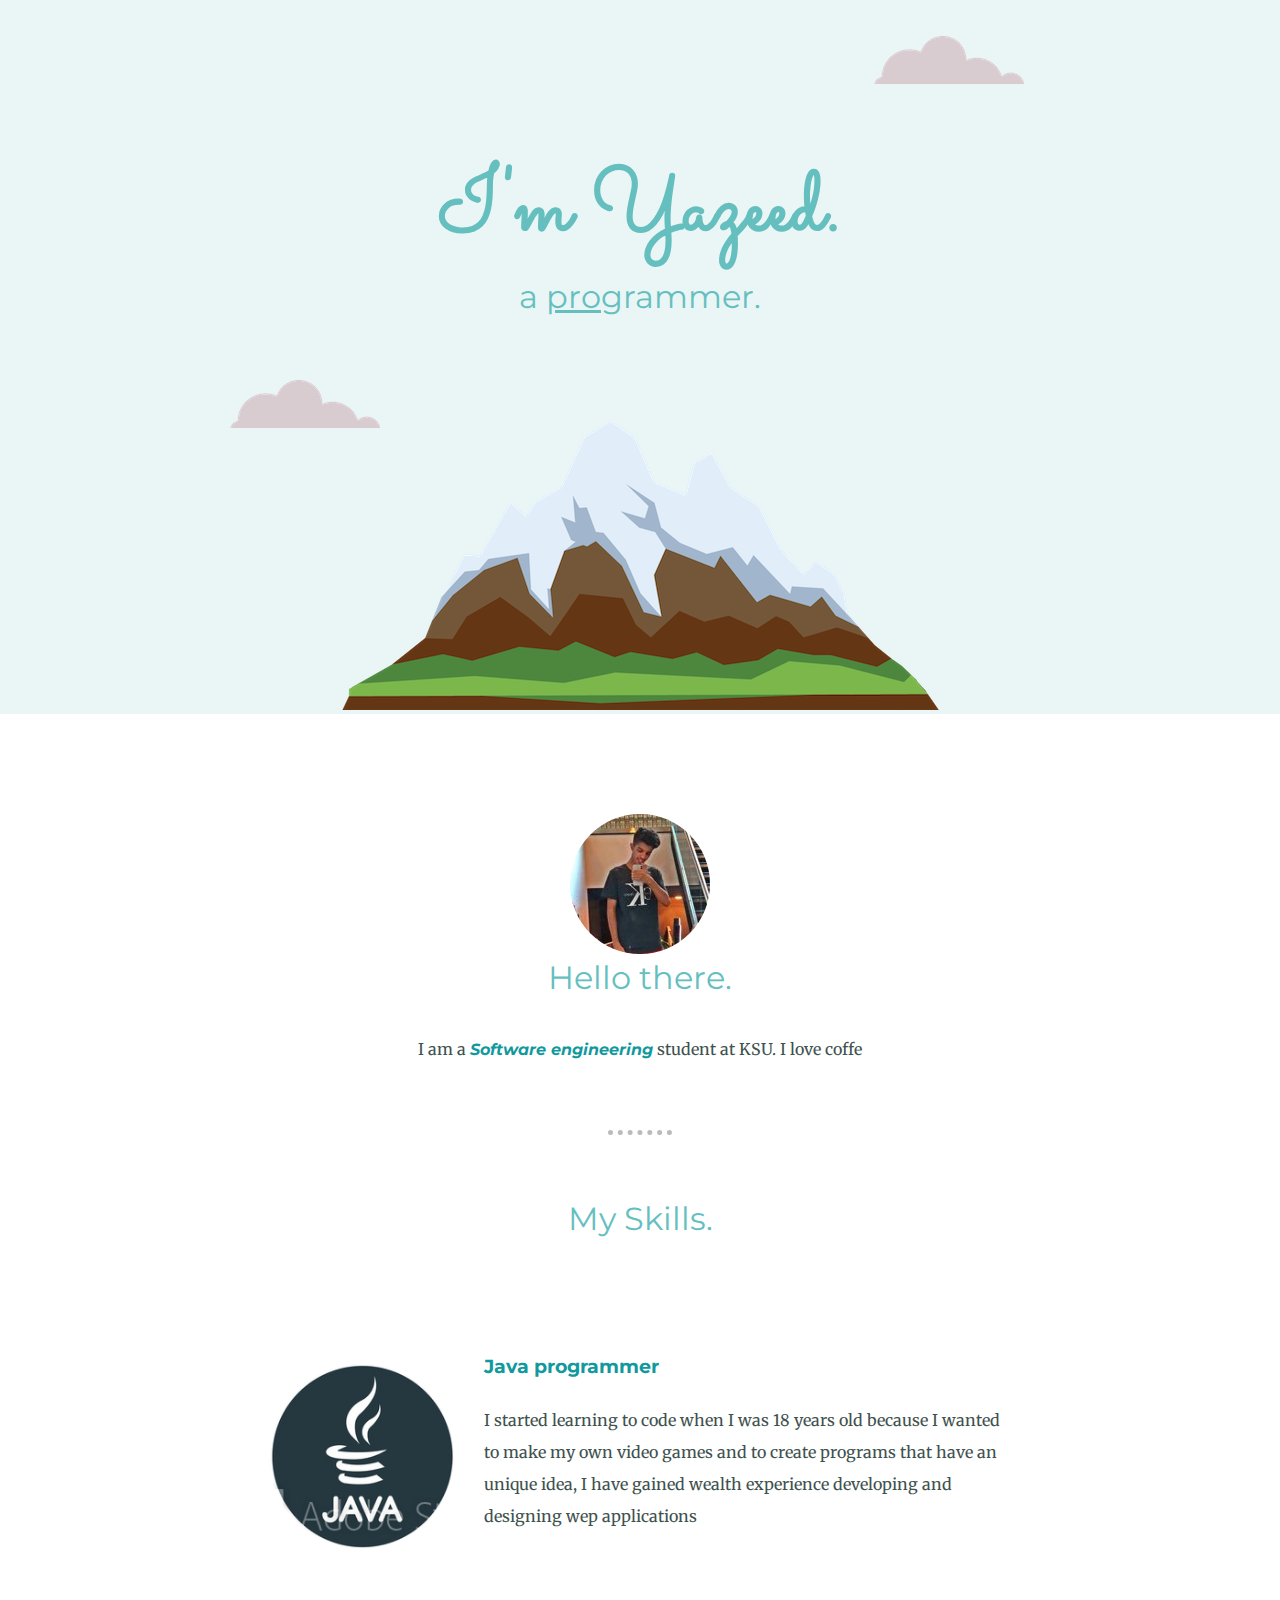
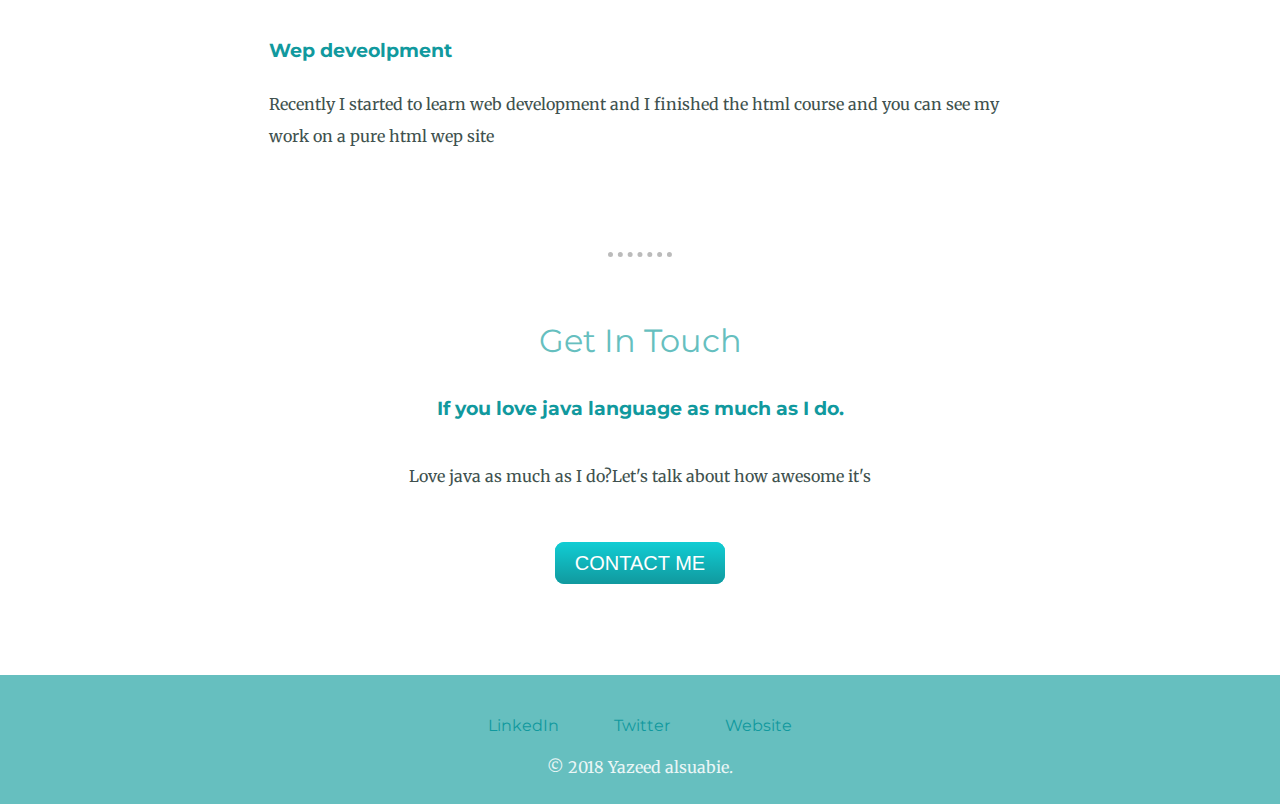
==== index.html @ 3b926f55 "Update index.html" ====
<!DOCTYPE html>
<html lang="en" dir="ltr">
  <head>
    <meta charset="utf-8">
    <title>Yazeed Alsubaie</title>
<link href="https://fonts.googleapis.com/css2?family=Merriweather&family=Montserrat&family=Sacramento&display=swap" rel="stylesheet">
    <link rel="shortcut icon" href="images/favicon.ico">
    <link rel="stylesheet" href="css/style.css">

  </head>
  <body>



 <div class="top">

<img class="top-cloud"src="Images/cloud.png" alt="">
    <h1>I'm Yazeed.</h1>
  <h2  >a <span class="a">pro</span>grammer.</h2>
<img class="bottom-cloud"src="Images/cloud.png" alt="">
 <center><img  src="Images/mountain.png" alt="" >
</center>
</div>
<div class="middle">
  <div class="profile">
    <img class="yazeed-img"src="Images/Yazeedd.png" alt="">
    <h2>Hello there.</h2>
    <p class="intro">I am a <strong><em><a class="Software_engineering" href="https://en.wikipedia.org/wiki/Software_engineering">Software engineering</a></em></strong> student at KSU. I love coffe</p>
  </div>
  <hr>
  <div class="skills">
    <h2>My Skills.</h2>
    <div class="skill-row">
      <img class="java-img" src="Images/Java.png" alt="">
      <h3>Java programmer</h3>
      <p>I started learning to code when I was 18 years old because I wanted to make my own video games and to create programs that have an unique idea, I have gained wealth experience developing and designing wep applications</p>
    </div>
    <div class="skill-row">
      <img class="development-img" src="https://media.giphy.com/media/MCKlOUhyh179x1mVkp/giphy.gif" alt="">
<h3>Wep deveolpment</h3>
<p>Recently I started to learn web development and I finished the html course and you can see my work on a pure html wep site</p>

    </div>
  </div>
  <hr>
  <div class="contact-me">
    <h2>Get In Touch</h2>
    <h3>If you love java language as much as I do.</h3>
    <p class="contact-message">Love java as much as I do?Let's talk about how awesome it's</p>
<a class="btn" href="#">CONTACT ME</a>

  </div>
</div>


<div class="bottom">
  <a  class="footer-link2" href="https://www.linkedin.com/">LinkedIn</a>

  <a class="footer-link" href="https://twitter.com/">Twitter</a>
  <a  class="footer-link3" href="https://www.appbrewery.co/">Website</a>
  <p class="ww">© 2018 Yazeed alsuabie.</p>
</div>

  </body>
</html>
---- css/style.css ----
body {
  margin: 0;
  text-align: center;
  font-family: 'Merriweather', serif;
  color: #40514E;
}
h1 {
  font-size: 5.625em;
  font-family: 'Sacramento', cursive;
  margin: 0.5em auto 0 auto;
  color: #66BFBF;

}

h2 {
  margin-top: 0;
  font-family: 'Montserrat', sans-serif;
  font-size: 2rem;
  color: #66BFBF;
  font-weight: normal;

padding-bottom: 10px;
}

h3 {
  color: #11999E;

  font-family: 'Montserrat', sans-serif;
}

hr{
  width: 5%;
  border-style:none ;
  border-top-style: dotted;
  border-color:#bbb;
  border-width: 5px;
  margin: 5% auto;
}

p{
  line-height: 2;

}
.top {

  background-color: #EAF6F6;
  position: relative;
  padding-top: 100px;

}
.a {
  text-decoration: underline;
}
.top-cloud {
  position: absolute;
  right: 20%;
  top: 5%;
}

.bottom-cloud {
  position: absolute;
  left: 18%;
bottom: 40%;
}

.middle {
  background-color: white;
  margin: 100px auto;

  display: block;
position: relative;

}

.skill-row{

  width:58%;
margin:100px auto;
text-align: left;
line-height: 2;

}

.java-img{
  width: 25%;
margin-top: 2%;
float: left;
padding-right: 30px;


}
.development-img{
  width: 20%;
float: right;
padding-left: 30px;
margin-bottom: 2%;
position: relative;
bottom:13px;
}
.HTML-website{
  margin-top: 10px;
}
.contact-message{
  width: 40%;
  margin: 40px auto 60px;
}
.bottom {
margin: 0 auto;

  background-color: #66BFBF;
padding: 40px 0 5px 0;


}

.Software_engineering{
  margin: auto;
}

a{
  color: #11999E;
    font-family: 'Montserrat', sans-serif;
    margin: 0 2% ;
text-decoration: none;
}
.ww{

  color:#EAF6F6;
}

.btn {
  background: #11cdd4;
  background-image: -webkit-linear-gradient(top, #11cdd4, #11999e);
  background-image: -moz-linear-gradient(top, #11cdd4, #11999e);
  background-image: -ms-linear-gradient(top, #11cdd4, #11999e);
  background-image: -o-linear-gradient(top, #11cdd4, #11999e);
  background-image: linear-gradient(to bottom, #11cdd4, #11999e);
  -webkit-border-radius: 9;
  -moz-border-radius: 9;
  border-radius: 9px;
  font-family: Arial;
  color: #ffffff;
  font-size: 20px;
  padding: 10px 20px 10px 20px;
  text-decoration: none;
}

.btn:hover {
  background: #30e3cb;
  background-image: -webkit-linear-gradient(top, #30e3cb, #2bc4ad);
  background-image: -moz-linear-gradient(top, #30e3cb, #2bc4ad);
  background-image: -ms-linear-gradient(top, #30e3cb, #2bc4ad);
  background-image: -o-linear-gradient(top, #30e3cb, #2bc4ad);
  background-image: linear-gradient(to bottom, #30e3cb, #2bc4ad);
  text-decoration: none;
}
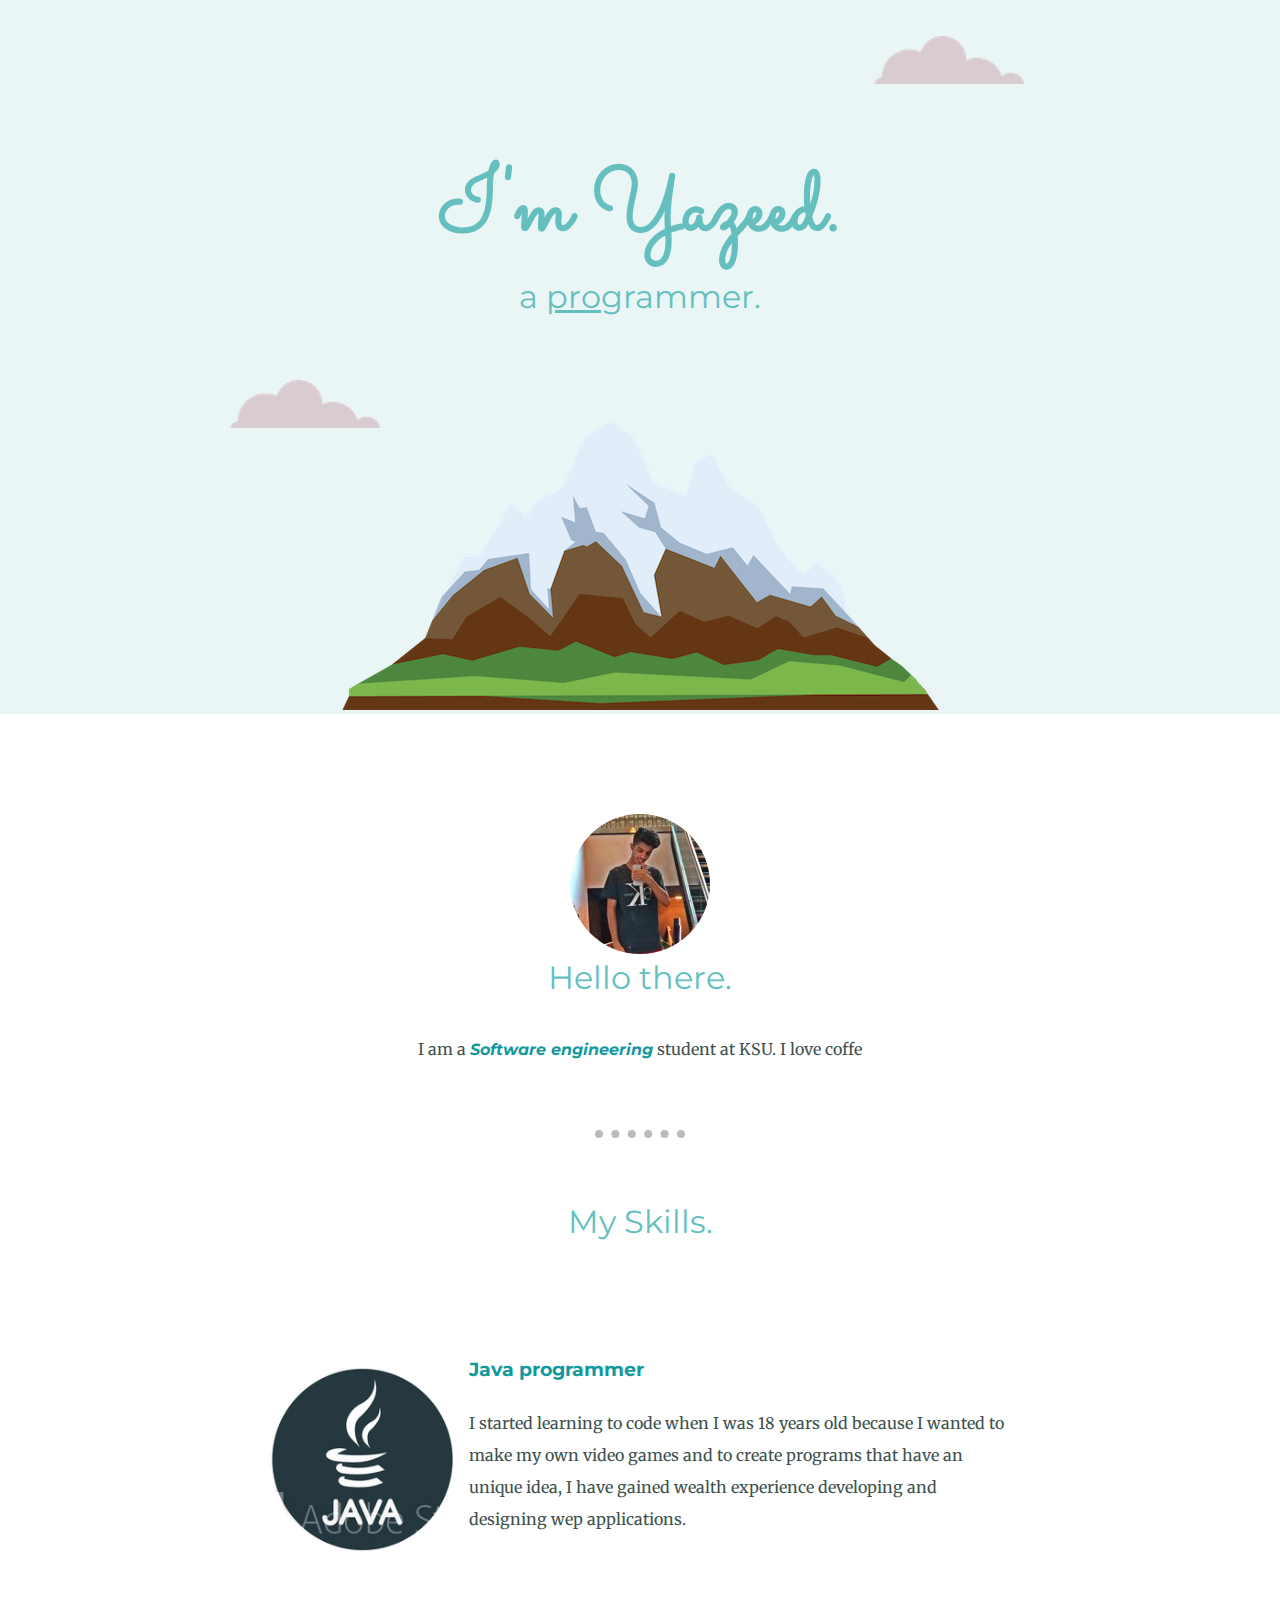
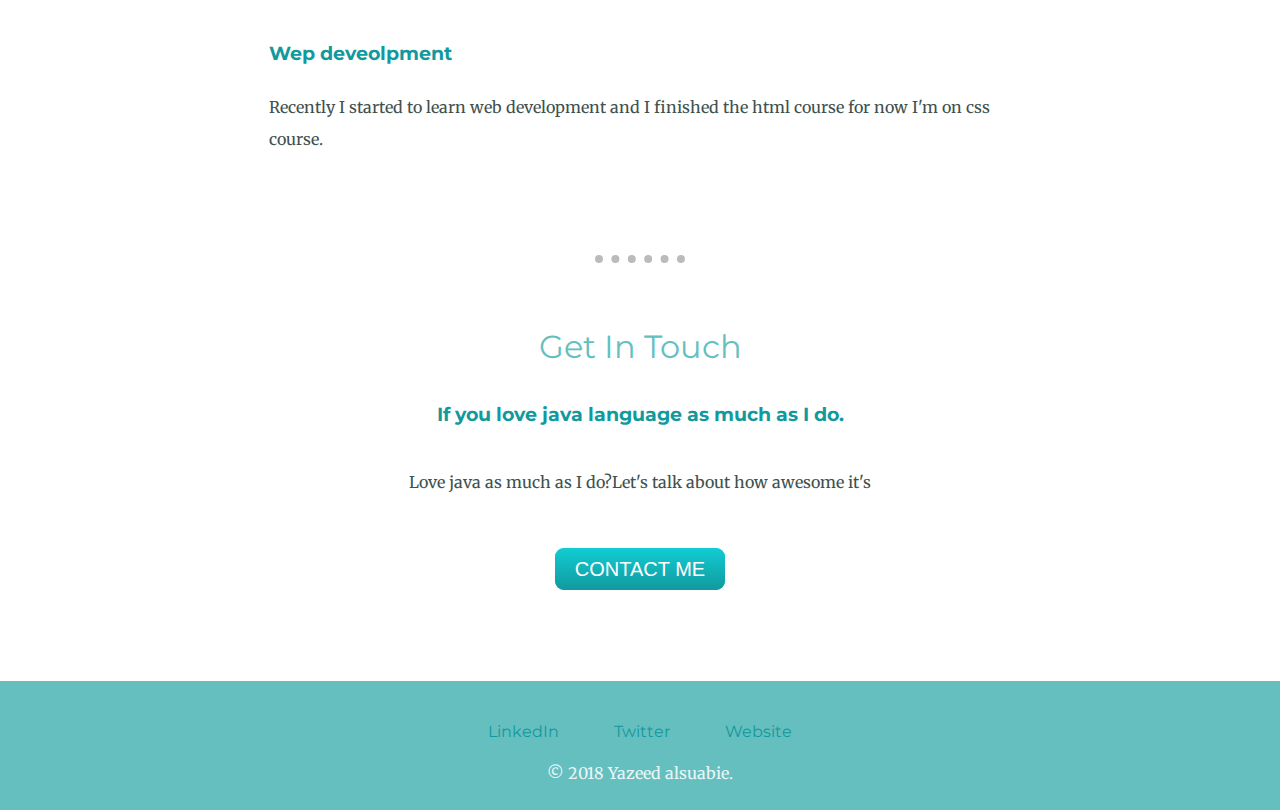
==== commit e69e48b0: "Add files via upload" ====
--- a/index.html
+++ b/index.html
@@ -33,12 +33,12 @@
     <div class="skill-row">
       <img class="java-img" src="Images/Java.png" alt="">
       <h3>Java programmer</h3>
-      <p>I started learning to code when I was 18 years old because I wanted to make my own video games and to create programs that have an unique idea, I have gained wealth experience developing and designing wep applications</p>
+      <p>I started learning to code when I was 18 years old because I wanted to make my own video games and to create programs that have an unique idea, I have gained wealth experience developing and designing wep applications.</p>
     </div>
     <div class="skill-row">
       <img class="development-img" src="https://media.giphy.com/media/MCKlOUhyh179x1mVkp/giphy.gif" alt="">
 <h3>Wep deveolpment</h3>
-<p>Recently I started to learn web development and I finished the html course and you can see my work on a pure html wep site</p>
+<p>Recently I started to learn web development and I finished the html course for now I'm on css course.</p>
 
     </div>
   </div>
--- a/css/style.css
+++ b/css/style.css
@@ -29,11 +29,11 @@
 }
 
 hr{
-  width: 5%;
+  width: 7%;
   border-style:none ;
   border-top-style: dotted;
   border-color:#bbb;
-  border-width: 5px;
+  border-width: 0.5em;
   margin: 5% auto;
 }
 
@@ -85,17 +85,17 @@
   width: 25%;
 margin-top: 2%;
 float: left;
-padding-right: 30px;
-
+padding-right: 2%;
+padding-bottom: 5%;
 
 }
 .development-img{
   width: 20%;
 float: right;
-padding-left: 30px;
-margin-bottom: 2%;
+padding-left: 2%;
+padding-bottom: 5%;
 position: relative;
-bottom:13px;
+bottom:0.5em;
 }
 .HTML-website{
   margin-top: 10px;
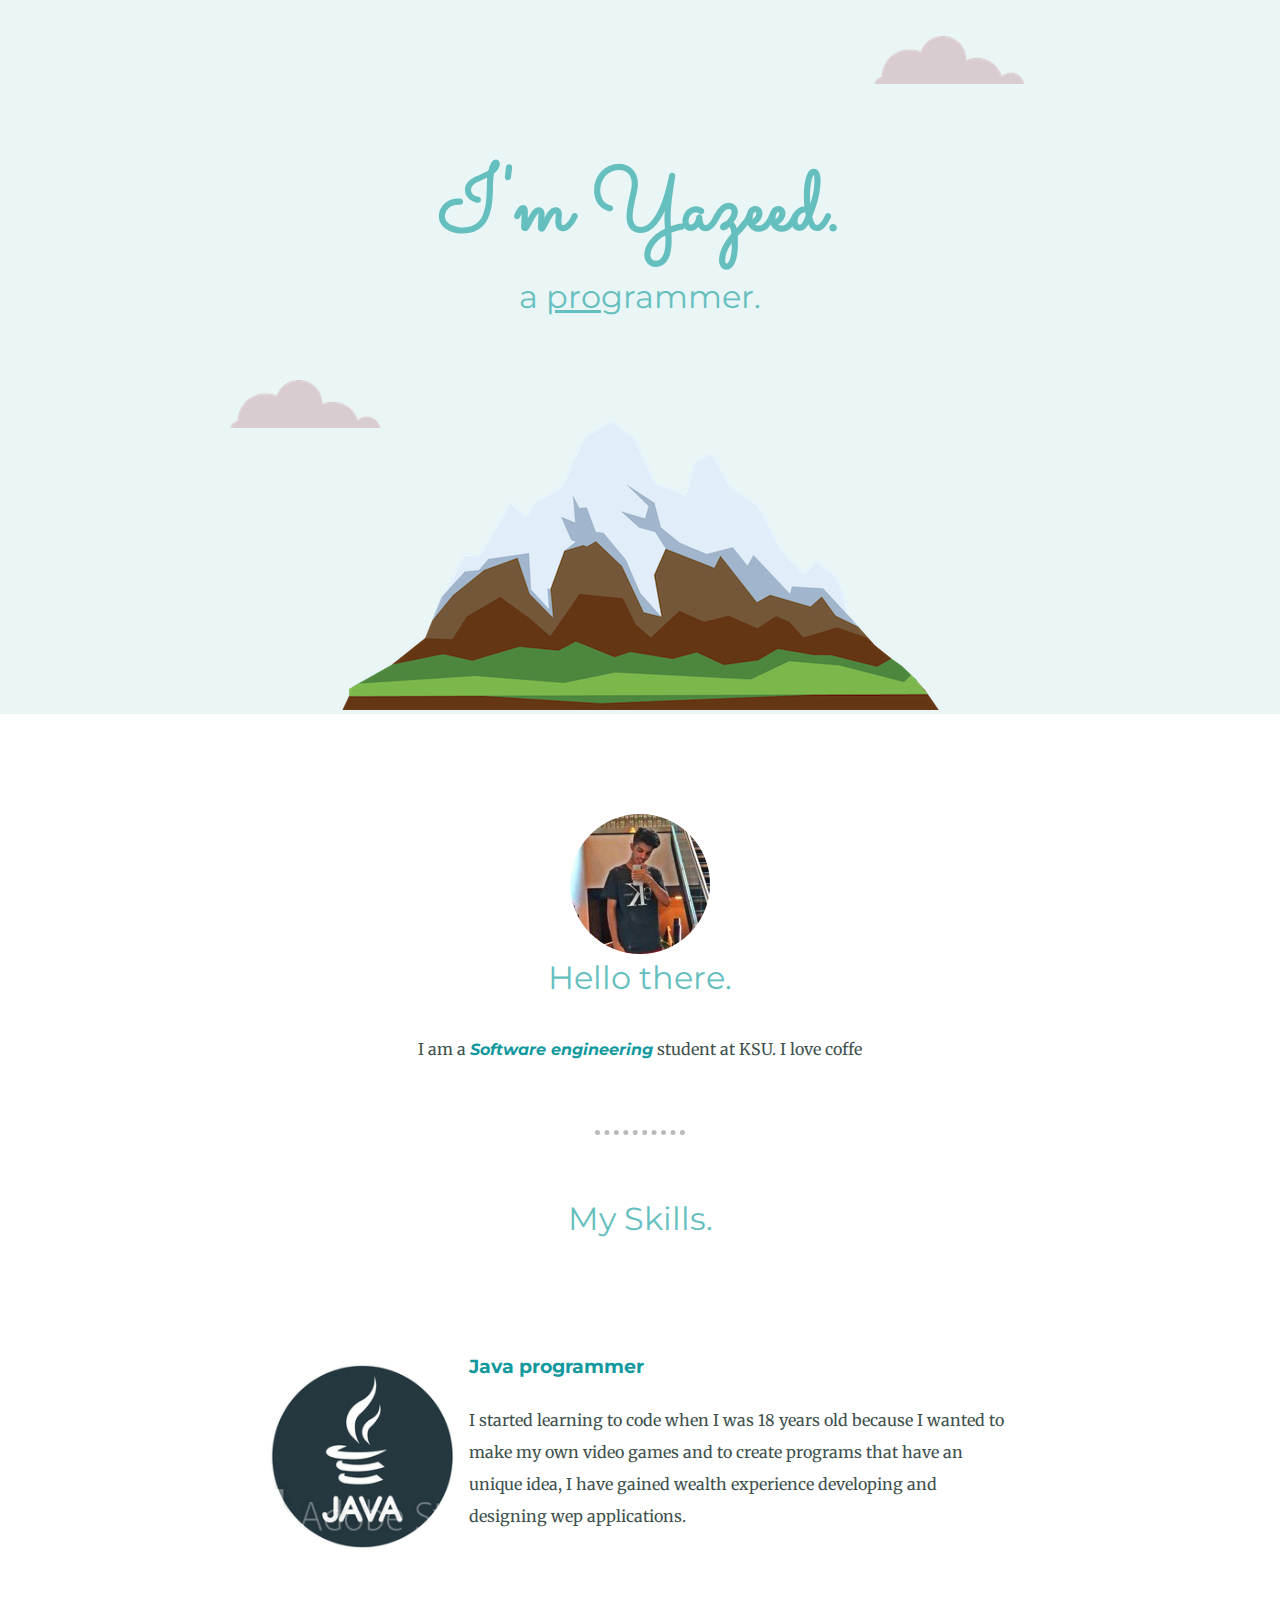
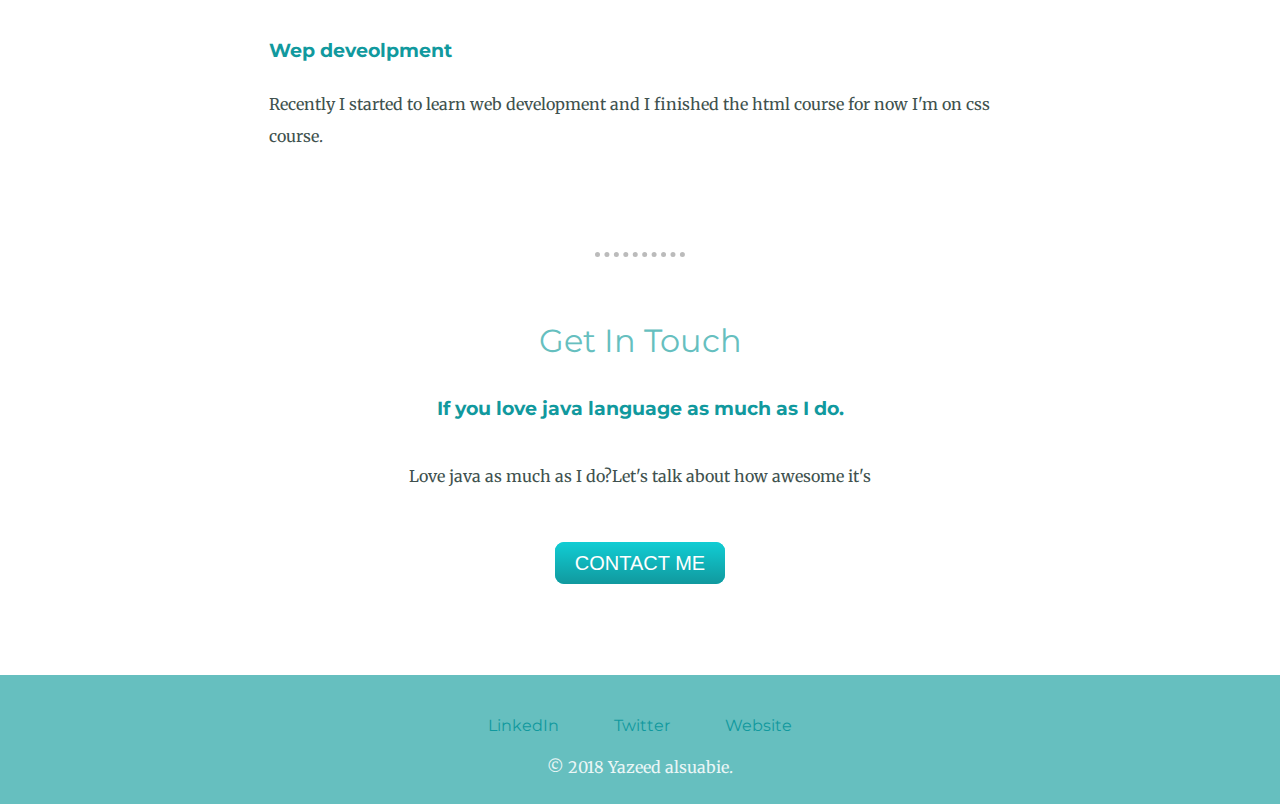
==== commit d26803ff: "Add files via upload" ====
--- a/index.html
+++ b/index.html
@@ -4,7 +4,7 @@
     <meta charset="utf-8">
     <title>Yazeed Alsubaie</title>
 <link href="https://fonts.googleapis.com/css2?family=Merriweather&family=Montserrat&family=Sacramento&display=swap" rel="stylesheet">
-    <link rel="shortcut icon" href="images/favicon.ico">
+    <link rel="shortcut icon" href="Images/favicon.ico" >
     <link rel="stylesheet" href="css/style.css">
 
   </head>
@@ -30,7 +30,7 @@
   <hr>
   <div class="skills">
     <h2>My Skills.</h2>
-    <div class="skill-row">
+    <div class="skill-row1">
       <img class="java-img" src="Images/Java.png" alt="">
       <h3>Java programmer</h3>
       <p>I started learning to code when I was 18 years old because I wanted to make my own video games and to create programs that have an unique idea, I have gained wealth experience developing and designing wep applications.</p>
@@ -54,9 +54,9 @@
 
 
 <div class="bottom">
-  <a  class="footer-link2" href="https://www.linkedin.com/">LinkedIn</a>
+  <a  class="footer-link2" href="https://www.linkedin.com/in/yazeed-alsubaei-544a501a0">LinkedIn</a>
 
-  <a class="footer-link" href="https://twitter.com/">Twitter</a>
+  <a class="footer-link" href="https://twitter.com/Yav7_">Twitter</a>
   <a  class="footer-link3" href="https://www.appbrewery.co/">Website</a>
   <p class="ww">© 2018 Yazeed alsuabie.</p>
 </div>
--- a/css/style.css
+++ b/css/style.css
@@ -33,7 +33,7 @@
   border-style:none ;
   border-top-style: dotted;
   border-color:#bbb;
-  border-width: 0.5em;
+  border-width: 5px;
   margin: 5% auto;
 }
 
@@ -80,13 +80,21 @@
 line-height: 2;
 
 }
+.skill-row1{
+
+  width:58%;
+margin:100px auto;
+text-align: left;
+line-height: 2;
+
+}
 
 .java-img{
   width: 25%;
 margin-top: 2%;
 float: left;
 padding-right: 2%;
-padding-bottom: 5%;
+padding-bottom: 10%;
 
 }
 .development-img{
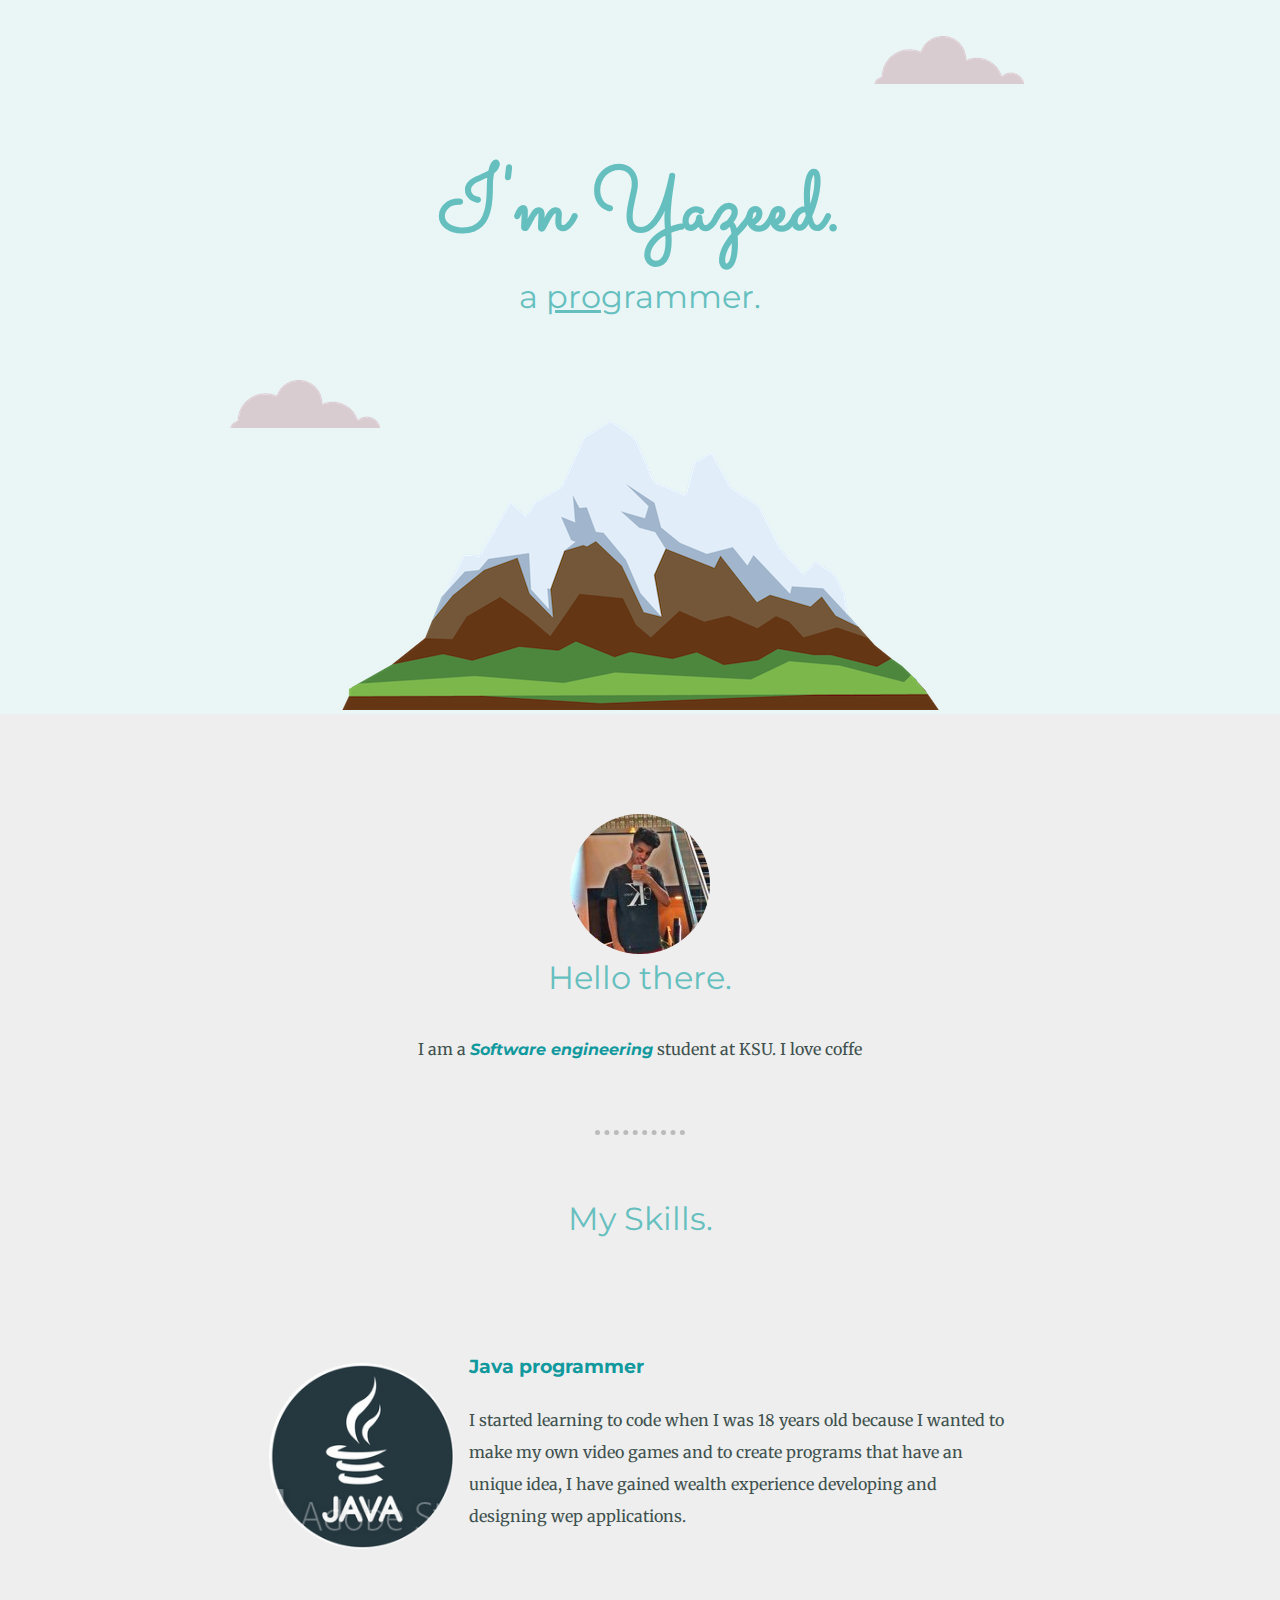
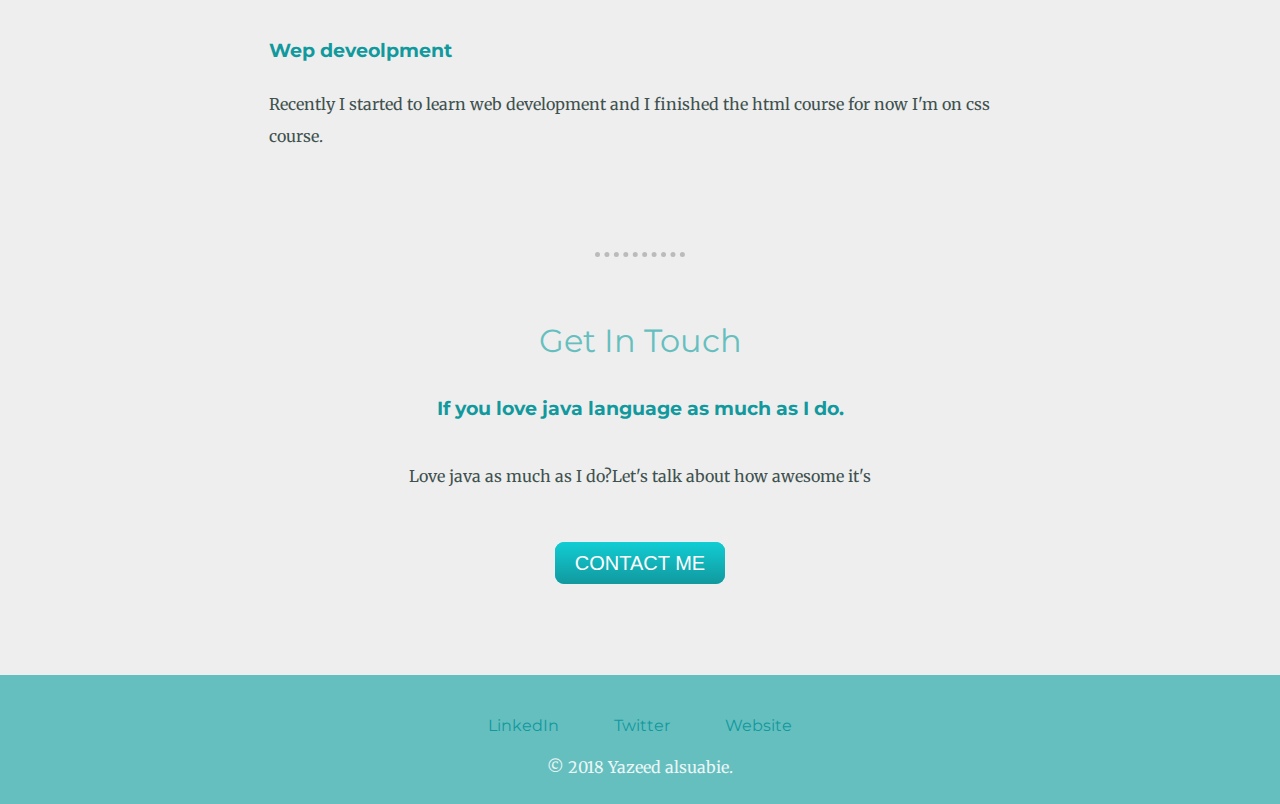
==== commit 8dce2432: "Add files via upload" ====
--- a/index.html
+++ b/index.html
@@ -5,8 +5,13 @@
     <title>Yazeed Alsubaie</title>
 <link href="https://fonts.googleapis.com/css2?family=Merriweather&family=Montserrat&family=Sacramento&display=swap" rel="stylesheet">
     <link rel="shortcut icon" href="Images/favicon.ico" >
+    <link rel="stylesheet" href="https://stackpath.bootstrapcdn.com/bootstrap/4.5.0/css/bootstrap.min.css" integrity="sha384-9aIt2nRpC12Uk9gS9baDl411NQApFmC26EwAOH8WgZl5MYYxFfc+NcPb1dKGj7Sk" crossorigin="anonymous">
     <link rel="stylesheet" href="css/style.css">
 
+
+    <script src="https://code.jquery.com/jquery-3.5.1.slim.min.js" integrity="sha384-DfXdz2htPH0lsSSs5nCTpuj/zy4C+OGpamoFVy38MVBnE+IbbVYUew+OrCXaRkfj" crossorigin="anonymous"></script>
+    <script src="https://cdn.jsdelivr.net/npm/popper.js@1.16.0/dist/umd/popper.min.js" integrity="sha384-Q6E9RHvbIyZFJoft+2mJbHaEWldlvI9IOYy5n3zV9zzTtmI3UksdQRVvoxMfooAo" crossorigin="anonymous"></script>
+    <script src="https://stackpath.bootstrapcdn.com/bootstrap/4.5.0/js/bootstrap.min.js" integrity="sha384-OgVRvuATP1z7JjHLkuOU7Xw704+h835Lr+6QL9UvYjZE3Ipu6Tp75j7Bh/kR0JKI" crossorigin="anonymous"></script>
   </head>
   <body>
 
@@ -28,18 +33,30 @@
     <p class="intro">I am a <strong><em><a class="Software_engineering" href="https://en.wikipedia.org/wiki/Software_engineering">Software engineering</a></em></strong> student at KSU. I love coffe</p>
   </div>
   <hr>
-  <div class="skills">
+  <div class="skills ">
     <h2>My Skills.</h2>
-    <div class="skill-row1">
-      <img class="java-img" src="Images/Java.png" alt="">
-      <h3>Java programmer</h3>
-      <p>I started learning to code when I was 18 years old because I wanted to make my own video games and to create programs that have an unique idea, I have gained wealth experience developing and designing wep applications.</p>
-    </div>
-    <div class="skill-row">
-      <img class="development-img" src="https://media.giphy.com/media/MCKlOUhyh179x1mVkp/giphy.gif" alt="">
-<h3>Wep deveolpment</h3>
-<p>Recently I started to learn web development and I finished the html course for now I'm on css course.</p>
 
+    <div id="carouselExampleSlidesOnly" class="carousel slide" data-ride="carousel" data-pause="hover" data-interval="3000">
+      <div class="carousel-inner">
+        <div class="carousel-item active">
+          <div class="skill-row">
+
+            <img class="java-img" src="Images/Java.png" alt="">
+            <h3>Java programmer</h3>
+            <p>I started learning to code when I was 18 years old because I wanted to make my own video games and to create programs that have an unique idea, I have gained wealth experience developing and designing wep applications.</p>
+          </div>
+
+        </div>
+        <div class="carousel-item">
+          <div class="skill-row">
+            <img class="development-img" src="https://media.giphy.com/media/MCKlOUhyh179x1mVkp/giphy.gif" alt="">
+      <h3>Wep deveolpment</h3>
+      <p>Recently I started to learn web development and I finished the html course for now I'm on css course.</p>
+
+          </div>
+        </div>
+
+      </div>
     </div>
   </div>
   <hr>
--- a/css/style.css
+++ b/css/style.css
@@ -64,8 +64,10 @@
 }
 
 .middle {
-  background-color: white;
-  margin: 100px auto;
+padding-top: 100px ;
+padding-bottom: 100px;
+background-color:#eeeeee;
+
 
   display: block;
 position: relative;
@@ -80,14 +82,7 @@
 line-height: 2;
 
 }
-.skill-row1{
 
-  width:58%;
-margin:100px auto;
-text-align: left;
-line-height: 2;
-
-}
 
 .java-img{
   width: 25%;
@@ -102,9 +97,10 @@
 float: right;
 padding-left: 2%;
 padding-bottom: 5%;
-position: relative;
-bottom:0.5em;
+
 }
+
+
 .HTML-website{
   margin-top: 10px;
 }
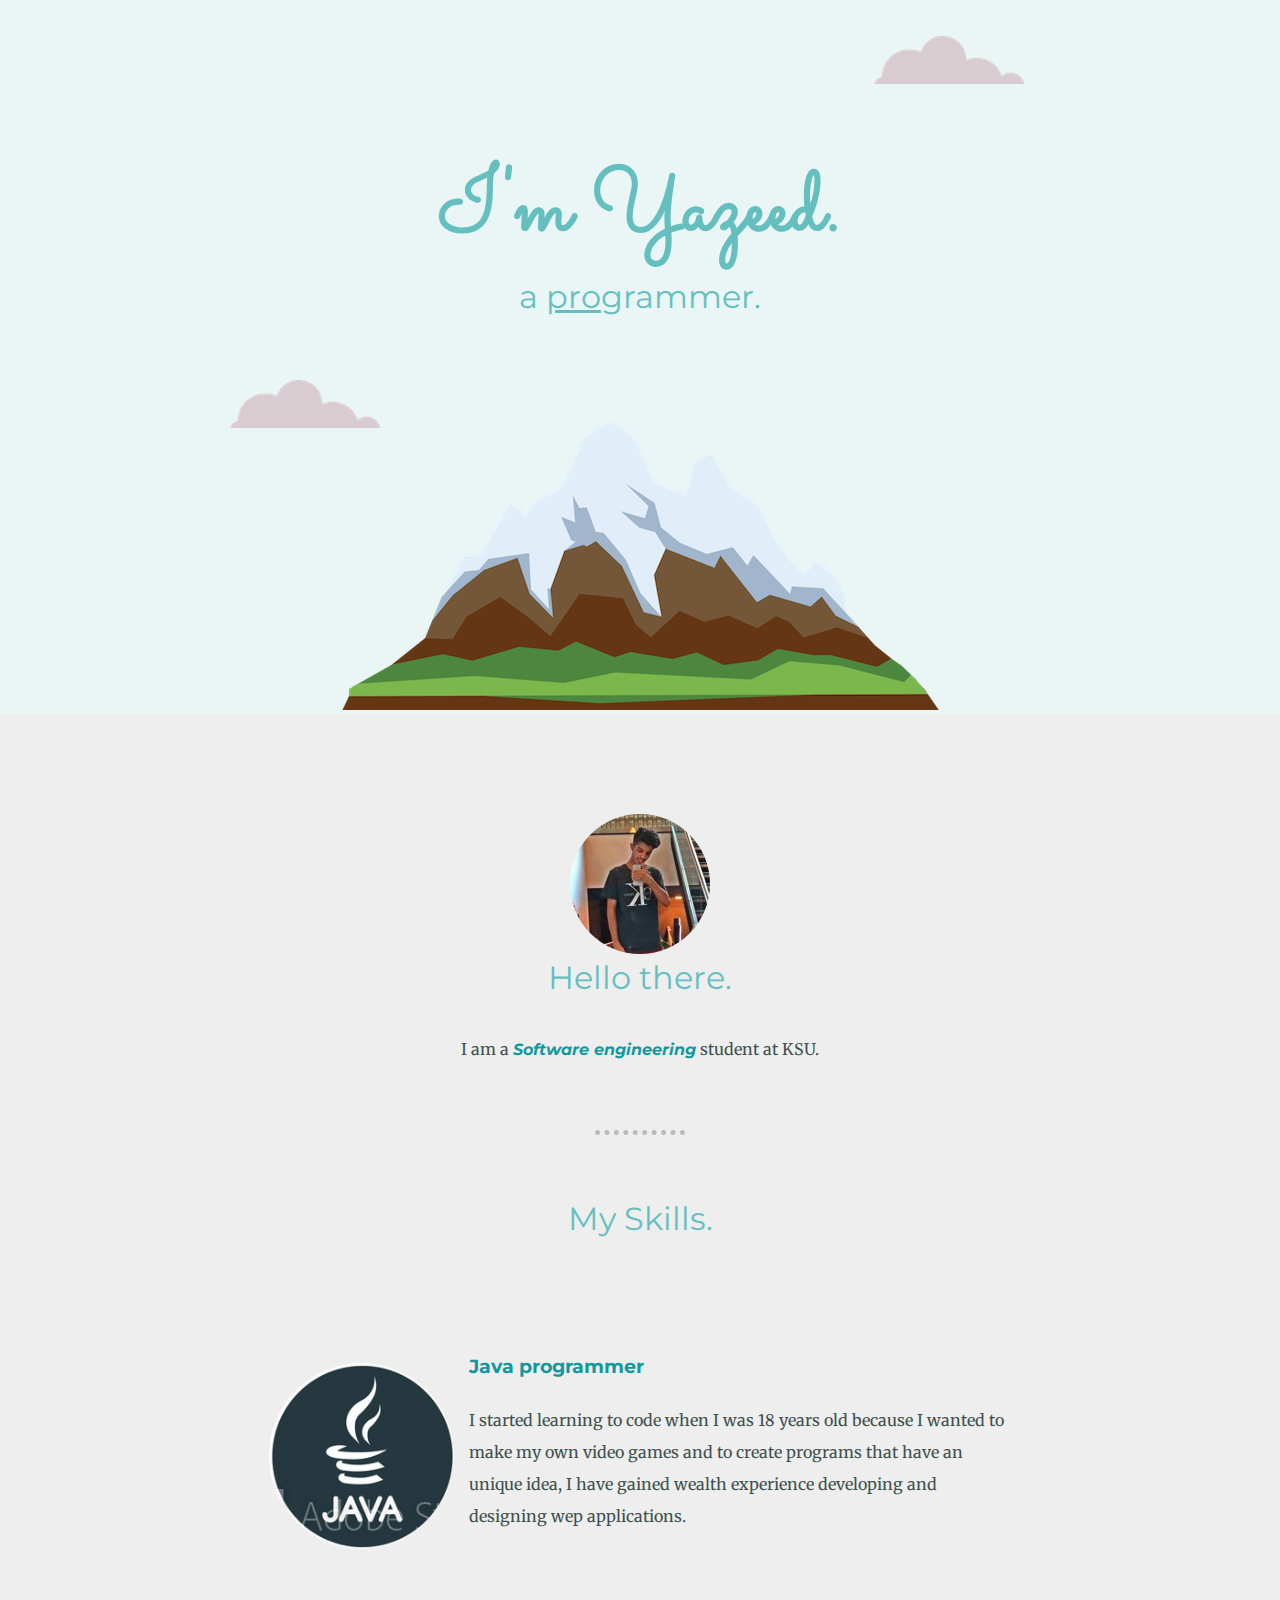
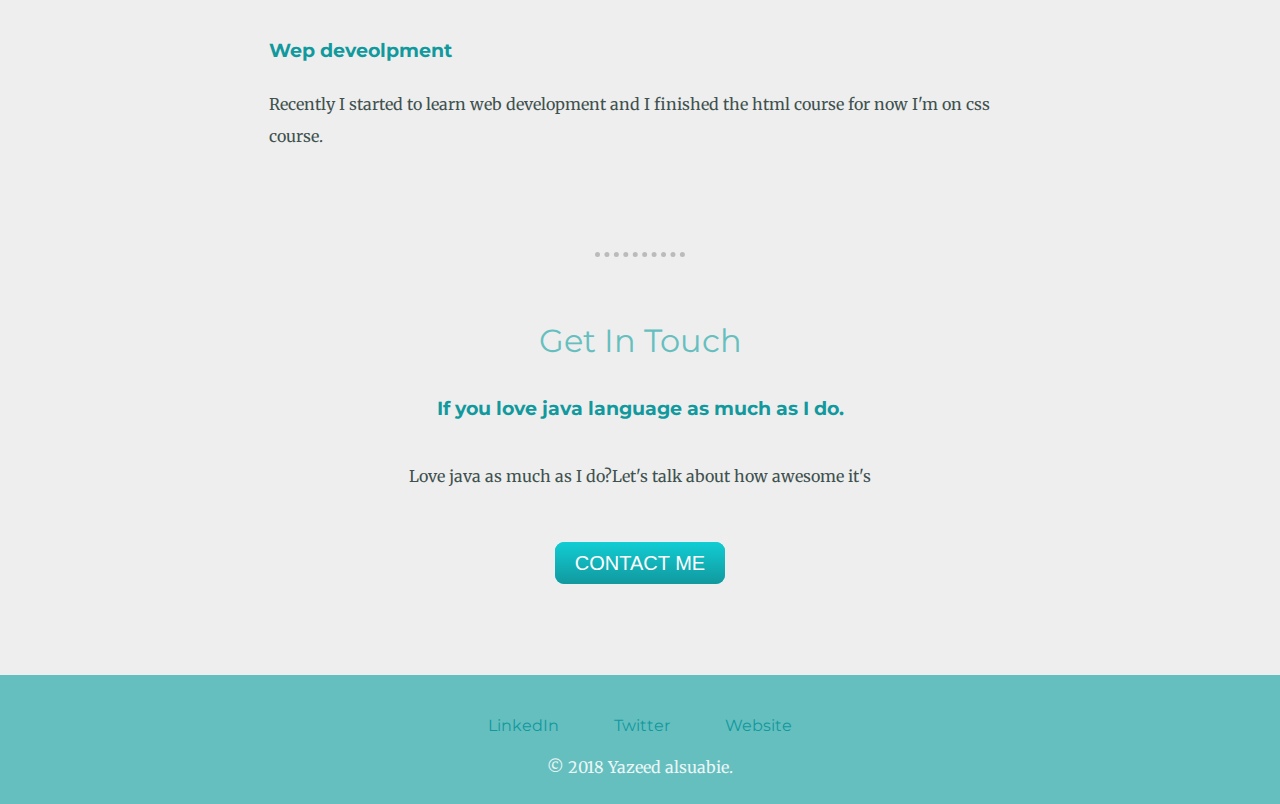
==== commit ba1376cf: "Update index.html" ====
--- a/index.html
+++ b/index.html
@@ -30,7 +30,7 @@
   <div class="profile">
     <img class="yazeed-img"src="Images/Yazeedd.png" alt="">
     <h2>Hello there.</h2>
-    <p class="intro">I am a <strong><em><a class="Software_engineering" href="https://en.wikipedia.org/wiki/Software_engineering">Software engineering</a></em></strong> student at KSU. I love coffe</p>
+    <p class="intro">I am a <strong><em><a class="Software_engineering" href="https://en.wikipedia.org/wiki/Software_engineering">Software engineering</a></em></strong> student at KSU.</p>
   </div>
   <hr>
   <div class="skills ">
@@ -64,7 +64,7 @@
     <h2>Get In Touch</h2>
     <h3>If you love java language as much as I do.</h3>
     <p class="contact-message">Love java as much as I do?Let's talk about how awesome it's</p>
-<a class="btn" href="#">CONTACT ME</a>
+<a class="btn" href="Conact.html">CONTACT ME</a>
 
   </div>
 </div>
